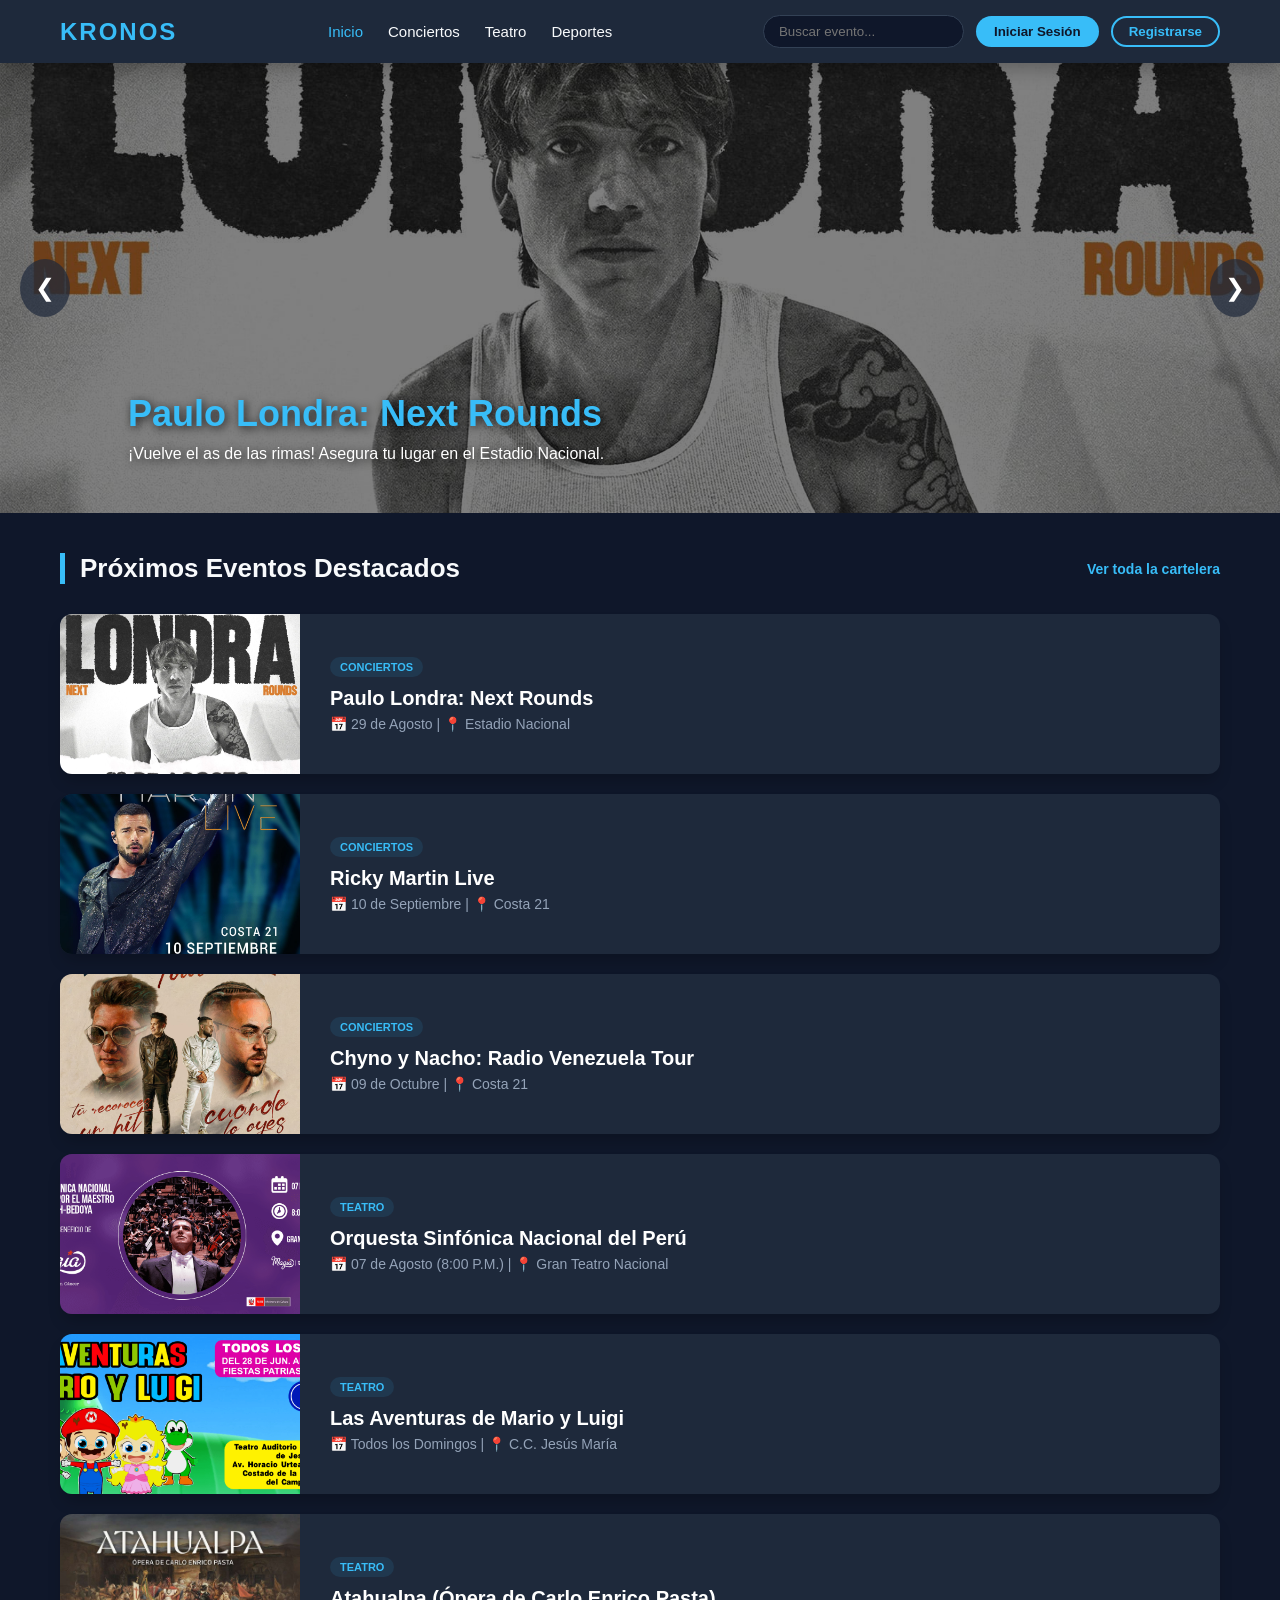
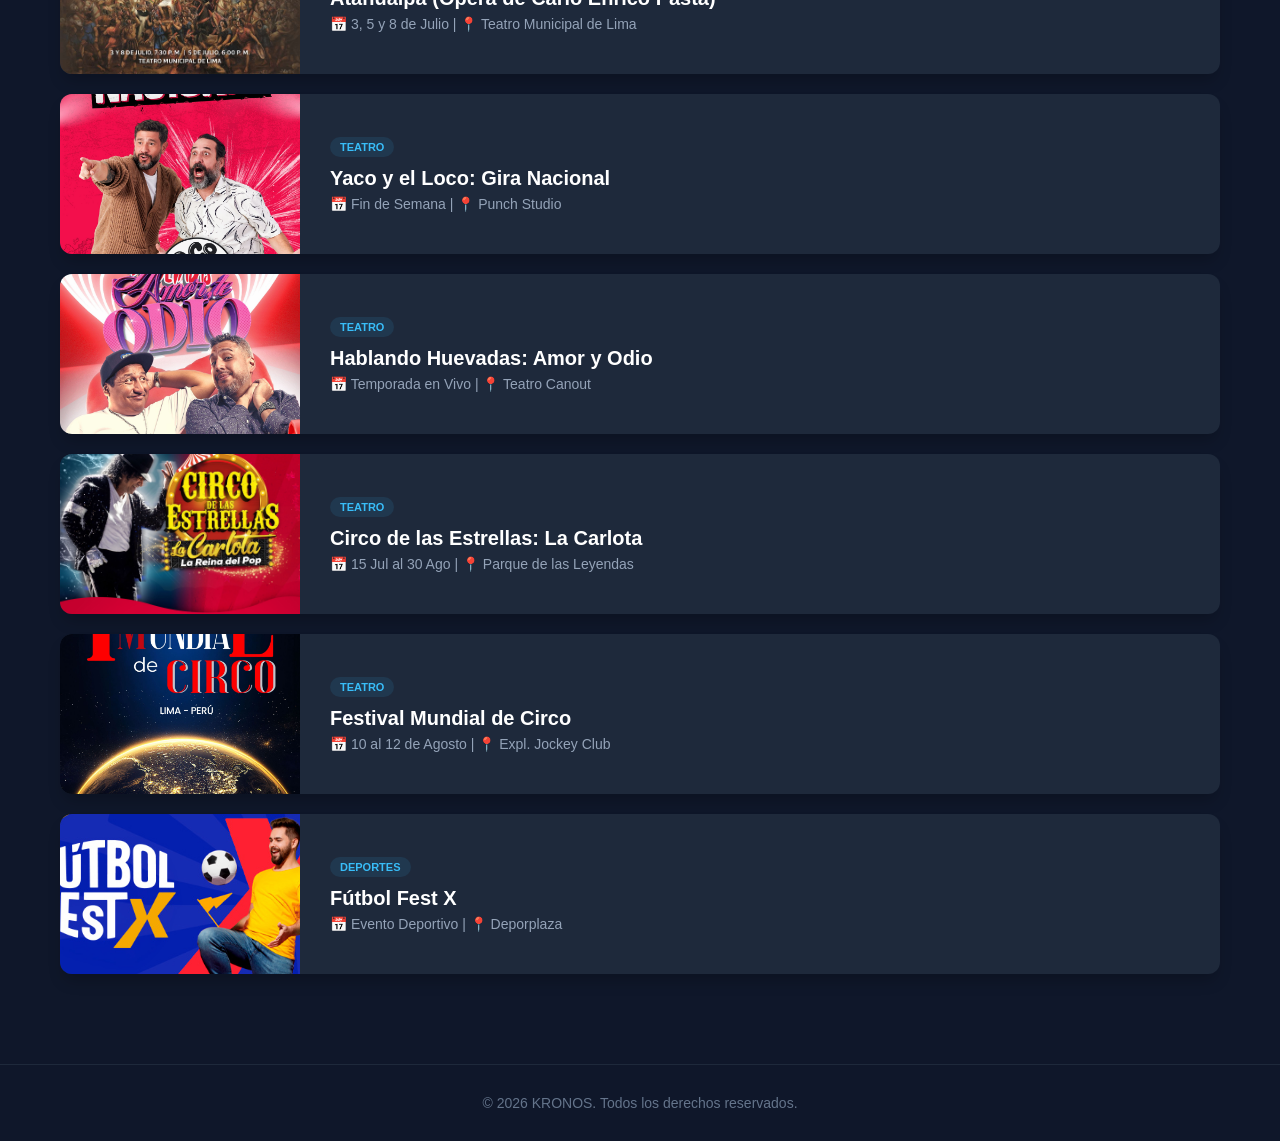
==== index.html @ 0925f399 "cambios" ====
<!DOCTYPE html>
<html lang="es">
<head>
    <meta charset="UTF-8">
    <meta name="viewport" content="width=device-width, initial-scale=1.0">
    <title>KRONOS - Venta de Entradas</title>
    <link rel="stylesheet" href="css/styles.css">
</head>
<body>

    <!-- NAVBAR / BARRA DE NAVEGACIÓN -->
    <header class="navbar">
        <div class="nav-container">
            <a href="#" class="logo">KRONOS</a>
            
            <nav class="nav-menu">
                <a href="#" class="nav-link active">Inicio</a>
                <a href="#" class="nav-link">Conciertos</a>
                <a href="#" class="nav-link">Teatro</a>
                <a href="#" class="nav-link">Deportes</a>
            </nav>

            <!-- Acciones de Usuario con Modales e Info Dinámica -->
            <div class="nav-actions" id="navActions">
                <div class="search-box">
                    <input type="text" placeholder="Buscar evento...">
                </div>
                <button class="btn-login" id="openLoginBtn">Iniciar Sesión</button>
                <button class="btn-register" id="openRegisterBtn">Registrarse</button>
            </div>
        </div>
    </header>

    <!-- CARRUSEL DE IMÁGENES -->
    <section class="carousel-section">
        <div class="carousel-container">
            <div class="carousel-slide active">
                <img src="img/paulo londra.jpg" alt="Banner Destacado 1">
                <div class="carousel-caption">
                    <h2>Paulo Londra: Next Rounds</h2>
                    <p>¡Vuelve el as de las rimas! Asegura tu lugar en el Estadio Nacional.</p>
                </div>
            </div>
            <div class="carousel-slide">
                <img src="img/ricky marti.jpg" alt="Banner Destacado 2">
                <div class="carousel-caption">
                    <h2>Ricky Martin Live</h2>
                    <p>Una noche inolvidable bajo las estrellas en Costa 21.</p>
                </div>
            </div>
            <div class="carousel-slide">
                <img src="img/chino y nacho.jpg" alt="Banner Destacado 3">
                <div class="carousel-caption">
                    <h2>Chyno y Nacho en Lima</h2>
                    <p>El regreso más esperado del pop urbano. ¡Compra ya!</p>
                </div>
            </div>
        </div>
        <button class="carousel-control prev" id="prevBtn">&#10094;</button>
        <button class="carousel-control next" id="nextBtn">&#10095;</button>
    </section>

    <!-- CONTENIDO - RECTANGULARES TIPO TELETICKET -->
    <main class="container">
        <div class="section-header">
            <h2>Próximos Eventos Destacados</h2>
            <a href="#" class="see-all">Ver toda la cartelera</a>
        </div>
        
        <div class="event-grid">
            <!-- Evento 1 -->
            <a href="compra.html" class="event-card" data-category="conciertos">
                <div class="card-img-wrapper">
                    <img src="img/paulo londra.jpg" alt="Paulo Londra">
                </div>
                <div class="card-content">
                    <span class="card-tag">Conciertos</span>
                    <h3>Paulo Londra: Next Rounds</h3>
                    <p class="event-info">📅 29 de Agosto | 📍 Estadio Nacional</p>
                </div>
            </a>

            <!-- Evento 2 -->
            <a href="compra.html" class="event-card" data-category="conciertos">
                <div class="card-img-wrapper">
                    <img src="img/ricky marti.jpg" alt="Ricky Martin">
                </div>
                <div class="card-content">
                    <span class="card-tag">Conciertos</span>
                    <h3>Ricky Martin Live</h3>
                    <p class="event-info">📅 10 de Septiembre | 📍 Costa 21</p>
                </div>
            </a>

            <!-- Evento 3 -->
            <a href="compra.html" class="event-card" data-category="conciertos">
                <div class="card-img-wrapper">
                    <img src="img/chino y nacho.jpg" alt="Chyno y Nacho">
                </div>
                <div class="card-content">
                    <span class="card-tag">Conciertos</span>
                    <h3>Chyno y Nacho: Radio Venezuela Tour</h3>
                    <p class="event-info">📅 09 de Octubre | 📍 Costa 21</p>
                </div>
            </a>

            <!-- Evento 4 -->
            <a href="compra.html" class="event-card" data-category="teatro">
                <div class="card-img-wrapper">
                    <img src="img/orquesta sinfonica.png" alt="Orquesta Sinfónica">
                </div>
                <div class="card-content">
                    <span class="card-tag">Teatro</span>
                    <h3>Orquesta Sinfónica Nacional del Perú</h3>
                    <p class="event-info">📅 07 de Agosto (8:00 P.M.) | 📍 Gran Teatro Nacional</p>
                </div>
            </a>

            <!-- Evento 5 -->
            <a href="compra.html" class="event-card" data-category="teatro">
                <div class="card-img-wrapper">
                    <img src="img/mario.png" alt="Mario y Luigi">
                </div>
                <div class="card-content">
                    <span class="card-tag">Teatro</span>
                    <h3>Las Aventuras de Mario y Luigi</h3>
                    <p class="event-info">📅 Todos los Domingos | 📍 C.C. Jesús María</p>
                </div>
            </a>

            <!-- Evento 6 -->
            <a href="compra.html" class="event-card" data-category="teatro">
                <div class="card-img-wrapper">
                    <img src="img/atagualpha.jpg" alt="Ópera Atahualpa">
                </div>
                <div class="card-content">
                    <span class="card-tag">Teatro</span>
                    <h3>Atahualpa (Ópera de Carlo Enrico Pasta)</h3>
                    <p class="event-info">📅 3, 5 y 8 de Julio | 📍 Teatro Municipal de Lima</p>
                </div>
            </a>

            <!-- Evento 7 -->
            <a href="compra.html" class="event-card" data-category="teatro">
                <div class="card-img-wrapper">
                    <img src="img/yaco loco.jpg" alt="Yaco y el Loco">
                </div>
                <div class="card-content">
                    <span class="card-tag">Teatro</span>
                    <h3>Yaco y el Loco: Gira Nacional</h3>
                    <p class="event-info">📅 Fin de Semana | 📍 Punch Studio</p>
                </div>
            </a>

            <!-- Evento 8 -->
            <a href="compra.html" class="event-card" data-category="teatro">
                <div class="card-img-wrapper">
                    <img src="img/hablando wbds.jpg" alt="Hablando Huevadas">
                </div>
                <div class="card-content">
                    <span class="card-tag">Teatro</span>
                    <h3>Hablando Huevadas: Amor y Odio</h3>
                    <p class="event-info">📅 Temporada en Vivo | 📍 Teatro Canout</p>
                </div>
            </a>

            <!-- Evento 9 -->
            <a href="compra.html" class="event-card" data-category="teatro">
                <div class="card-img-wrapper">
                    <img src="img/circo estrella.jpg" alt="Circo de las Estrellas">
                </div>
                <div class="card-content">
                    <span class="card-tag">Teatro</span>
                    <h3>Circo de las Estrellas: La Carlota</h3>
                    <p class="event-info">📅 15 Jul al 30 Ago | 📍 Parque de las Leyendas</p>
                </div>
            </a>

            <!-- Evento 10 -->
            <a href="compra.html" class="event-card" data-category="teatro">
                <div class="card-img-wrapper">
                    <img src="img/festival mundial  circo.jpg" alt="Festival Mundial">
                </div>
                <div class="card-content">
                    <span class="card-tag">Teatro</span>
                    <h3>Festival Mundial de Circo</h3>
                    <p class="event-info">📅 10 al 12 de Agosto | 📍 Expl. Jockey Club</p>
                </div>
            </a>

            <!-- Evento 11 -->
            <a href="compra.html" class="event-card" data-category="deportes">
                <div class="card-img-wrapper">
                    <img src="img/fubol fest.jpg" alt="Fútbol Fest">
                </div>
                <div class="card-content">
                    <span class="card-tag">Deportes</span>
                    <h3>Fútbol Fest X</h3>
                    <p class="event-info">📅 Evento Deportivo | 📍 Deporplaza</p>
                </div>
            </a>
        </div>
    </main>

    <!-- MODAL 1: INICIAR SESIÓN -->
    <div id="loginModal" class="modal-overlay">
        <div class="modal-box">
            <span class="close-modal" id="closeLogin">&times;</span>
            <h3>Iniciar Sesión</h3>
            <form id="loginForm">
                <div class="form-group">
                    <label>Correo Electrónico</label>
                    <input type="email" id="loginEmail" required placeholder="ejemplo@correo.com">
                </div>
                <div class="form-group">
                    <label>Contraseña</label>
                    <input type="password" id="loginPassword" required placeholder="******">
                </div>
                <button type="submit" class="modal-submit-btn">Ingresar</button>
            </form>
        </div>
    </div>

    <!-- MODAL 2: REGISTRO -->
    <div id="registerModal" class="modal-overlay">
        <div class="modal-box">
            <span class="close-modal" id="closeRegister">&times;</span>
            <h3>Crear Cuenta en KRONOS</h3>
            <form id="registerForm">
                <div class="form-group">
                    <label>Nombre Completo</label>
                    <input type="text" id="regName" required placeholder="Juan Pérez">
                </div>
                <div class="form-group">
                    <label>Correo Electrónico</label>
                    <input type="email" id="regEmail" required placeholder="ejemplo@correo.com">
                </div>
                <div class="form-group">
                    <label>Contraseña</label>
                    <input type="password" id="regPassword" required placeholder="Mínimo 6 caracteres">
                </div>
                <button type="submit" class="modal-submit-btn">Registrarme</button>
            </form>
        </div>
    </div>

    <footer class="main-footer">
        <p>&copy; 2026 KRONOS. Todos los derechos reservados.</p>
    </footer>

    <script src="js/main.js"></script>
</body>
</html>
---- css/styles.css ----
/* ==========================================
   1. ESTILOS GENERALES Y RESET
   ========================================== */
* {
    margin: 0;
    padding: 0;
    box-sizing: border-box;
    font-family: 'Segoe UI', Tahoma, Geneva, Verdana, sans-serif;
}

body {
    background-color: #0f172a; 
    color: #f8fafc;
    overflow-x: hidden;
}

a {
    text-decoration: none;
    color: inherit;
}

.container {
    max-width: 1200px;
    margin: 0 auto;
    padding: 40px 20px;
}

/* ==========================================
   2. BARRA DE NAVEGACIÓN (NAVBAR)
   ========================================== */
.navbar {
    background-color: #1e293b; 
    position: sticky;
    top: 0;
    z-index: 1000;
    box-shadow: 0 4px 20px rgba(0, 0, 0, 0.3);
}

.nav-container {
    max-width: 1200px;
    margin: 0 auto;
    display: flex;
    justify-content: space-between;
    align-items: center;
    padding: 15px 20px;
}

.logo {
    font-size: 24px;
    font-weight: 800;
    color: #38bdf8; 
    letter-spacing: 2px;
}

.nav-menu {
    display: flex;
    gap: 25px;
}

.nav-link {
    font-weight: 500;
    transition: color 0.3s;
    font-size: 15px;
    cursor: pointer;
}

.nav-link:hover, .nav-link.active {
    color: #38bdf8;
}

.nav-actions {
    display: flex;
    align-items: center;
    gap: 12px;
}

.user-greeting {
    font-weight: 600;
    color: #38bdf8;
    font-size: 14px;
}

.search-box input {
    background-color: #0f172a;
    border: 1px solid #334155;
    padding: 8px 15px;
    border-radius: 20px;
    color: #fff;
    outline: none;
    transition: border-color 0.3s;
}

.search-box input:focus {
    border-color: #38bdf8;
}

.btn-login {
    background-color: #38bdf8;
    color: #0f172a;
    border: none;
    padding: 8px 18px;
    border-radius: 20px;
    font-weight: 600;
    cursor: pointer;
    transition: background-color 0.3s, transform 0.2s;
}

.btn-login:hover {
    background-color: #0ea5e9;
    transform: scale(1.03);
}

.btn-register {
    background-color: transparent;
    color: #38bdf8;
    border: 2px solid #38bdf8;
    padding: 6px 16px;
    border-radius: 20px;
    font-weight: 600;
    cursor: pointer;
    transition: background-color 0.3s, color 0.3s, transform 0.2s;
}

.btn-register:hover {
    background-color: #38bdf8;
    color: #0f172a;
    transform: scale(1.03);
}

/* ==========================================
   3. CARRUSEL DE IMÁGENES (BANNER)
   ========================================== */
.carousel-section {
    position: relative;
    width: 100%;
    height: 450px;
    background-color: #000;
    overflow: hidden;
}

.carousel-container {
    width: 100%;
    height: 100%;
    position: relative;
}

.carousel-slide {
    position: absolute;
    top: 0;
    left: 0;
    width: 100%;
    height: 100%;
    opacity: 0;
    transition: opacity 0.8s ease-in-out;
    display: flex;
    justify-content: center;
    align-items: center;
}

.carousel-slide.active {
    opacity: 1;
    position: relative;
}

.carousel-slide img {
    width: 100%;
    height: 100%;
    object-fit: cover;
    object-position: center;
    filter: brightness(0.5);
}

.carousel-caption {
    position: absolute;
    bottom: 50px;
    left: 10%;
    max-width: 600px;
    color: #fff;
    text-shadow: 2px 2px 10px rgba(0,0,0,0.8);
}

.carousel-caption h2 {
    font-size: 36px;
    margin-bottom: 10px;
    color: #38bdf8;
}

.carousel-control {
    position: absolute;
    top: 50%;
    transform: translateY(-50%);
    background-color: rgba(30, 41, 59, 0.7);
    color: white;
    border: none;
    font-size: 24px;
    padding: 15px;
    cursor: pointer;
    border-radius: 50%;
    transition: background-color 0.3s;
    z-index: 10;
}

.carousel-control:hover {
    background-color: #38bdf8;
    color: #0f172a;
}

.carousel-control.prev { left: 20px; }
.carousel-control.next { right: 20px; }

/* ==========================================
   4. CARTELERA DISÉÑO RECTANGULAR (TELETICKET STYLE)
   ========================================== */
.section-header {
    display: flex;
    justify-content: space-between;
    align-items: center;
    margin-bottom: 30px;
    border-left: 5px solid #38bdf8;
    padding-left: 15px;
}

.section-header h2 {
    font-size: 26px;
    font-weight: 700;
}

.see-all {
    color: #38bdf8;
    font-size: 14px;
    font-weight: 600;
}

/* Una sola columna de filas rectangulares */
.event-grid {
    display: grid;
    grid-template-columns: 1fr; 
    gap: 20px;
}

/* Tarjeta en fila horizontal */
.event-card {
    background-color: #1e293b;
    border-radius: 12px;
    overflow: hidden;
    box-shadow: 0 10px 15px -3px rgba(0, 0, 0, 0.2);
    transition: transform 0.3s, box-shadow 0.3s;
    display: flex; /* Alineación horizontal de imagen y textos */
    flex-direction: row; 
    cursor: pointer;
    color: inherit;
    text-decoration: none;
    height: 160px; /* Altura perfecta tipo Teleticket */
}

.event-card:hover {
    transform: scale(1.01);
    box-shadow: 0 10px 20px rgba(56, 189, 248, 0.15);
    background-color: #223147;
}

/* Contenedor cuadrado/rectangular izquierdo de la foto */
.card-img-wrapper {
    width: 240px; /* Ancho fijo para el afiche */
    height: 100%;
    flex-shrink: 0;
    overflow: hidden;
    background-color: #000;
}

.card-img-wrapper img {
    width: 100%;
    height: 100%;
    object-fit: cover;
    transition: transform 0.5s;
}

.card-content {
    padding: 20px 30px;
    display: flex;
    flex-direction: column;
    justify-content: center; /* Centra verticalmente los textos */
    flex-grow: 1;
}

.card-tag {
    background-color: rgba(56, 189, 248, 0.1);
    color: #38bdf8;
    font-size: 11px;
    font-weight: 700;
    text-transform: uppercase;
    padding: 4px 10px;
    border-radius: 20px;
    width: max-content;
    margin-bottom: 10px;
}

.card-content h3 {
    font-size: 20px;
    font-weight: 700;
    margin-bottom: 6px;
    color: #fff;
    transition: color 0.3s;
}

.event-card:hover h3 {
    color: #38bdf8;
}

.event-info {
    font-size: 14px;
    color: #94a3b8;
}

/* Adaptación para pantallas de celulares */
@media (max-width: 650px) {
    .event-card {
        flex-direction: column;
        height: auto;
    }
    .card-img-wrapper {
        width: 100%;
        height: 200px;
    }
}

/* ==========================================
   5. ESTILOS DE LOS MODALES (VENTANAS EMERGENTES)
   ========================================== */
.modal-overlay {
    position: fixed;
    top: 0;
    left: 0;
    width: 100%;
    height: 100%;
    background-color: rgba(15, 23, 42, 0.85); /* Capa oscura translúcida */
    backdrop-filter: blur(5px); /* Efecto difuminado premium */
    display: flex;
    justify-content: center;
    align-items: center;
    z-index: 2000;
    opacity: 0;
    pointer-events: none;
    transition: opacity 0.3s ease;
}

/* Clase para abrir los modales desde JS */
.modal-overlay.show {
    opacity: 1;
    pointer-events: auto;
}

.modal-box {
    background-color: #1e293b;
    padding: 40px;
    border-radius: 16px;
    width: 100%;
    max-width: 400px;
    box-shadow: 0 25px 50px -12px rgba(0, 0, 0, 0.5);
    position: relative;
    border: 1px solid #334155;
    transform: translateY(-20px);
    transition: transform 0.3s ease;
}

.modal-overlay.show .modal-box {
    transform: translateY(0);
}

.close-modal {
    position: absolute;
    top: 20px;
    right: 20px;
    font-size: 28px;
    color: #64748b;
    cursor: pointer;
    transition: color 0.3s;
}

.close-modal:hover {
    color: #38bdf8;
}

.modal-box h3 {
    font-size: 24px;
    margin-bottom: 25px;
    color: #fff;
    font-weight: 700;
}

.form-group {
    margin-bottom: 20px;
    display: flex;
    flex-direction: column;
    gap: 8px;
}

.form-group label {
    font-size: 13px;
    font-weight: 600;
    color: #94a3b8;
}

.form-group input {
    background-color: #0f172a;
    border: 1px solid #334155;
    padding: 12px 15px;
    border-radius: 8px;
    color: #fff;
    outline: none;
    font-size: 14px;
    transition: border-color 0.3s;
}

.form-group input:focus {
    border-color: #38bdf8;
}

.modal-submit-btn {
    background-color: #38bdf8;
    color: #0f172a;
    border: none;
    width: 100%;
    padding: 12px;
    border-radius: 8px;
    font-weight: 700;
    font-size: 15px;
    cursor: pointer;
    margin-top: 10px;
    transition: background-color 0.3s;
}

.modal-submit-btn:hover {
    background-color: #0ea5e9;
}

/* ==========================================
   6. PIE DE PÁGINA (FOOTER)
   ========================================== */
.main-footer {
    background-color: #0f172a;
    border-top: 1px solid #1e293b;
    text-align: center;
    padding: 30px;
    color: #64748b;
    font-size: 14px;
    margin-top: 50px;
}
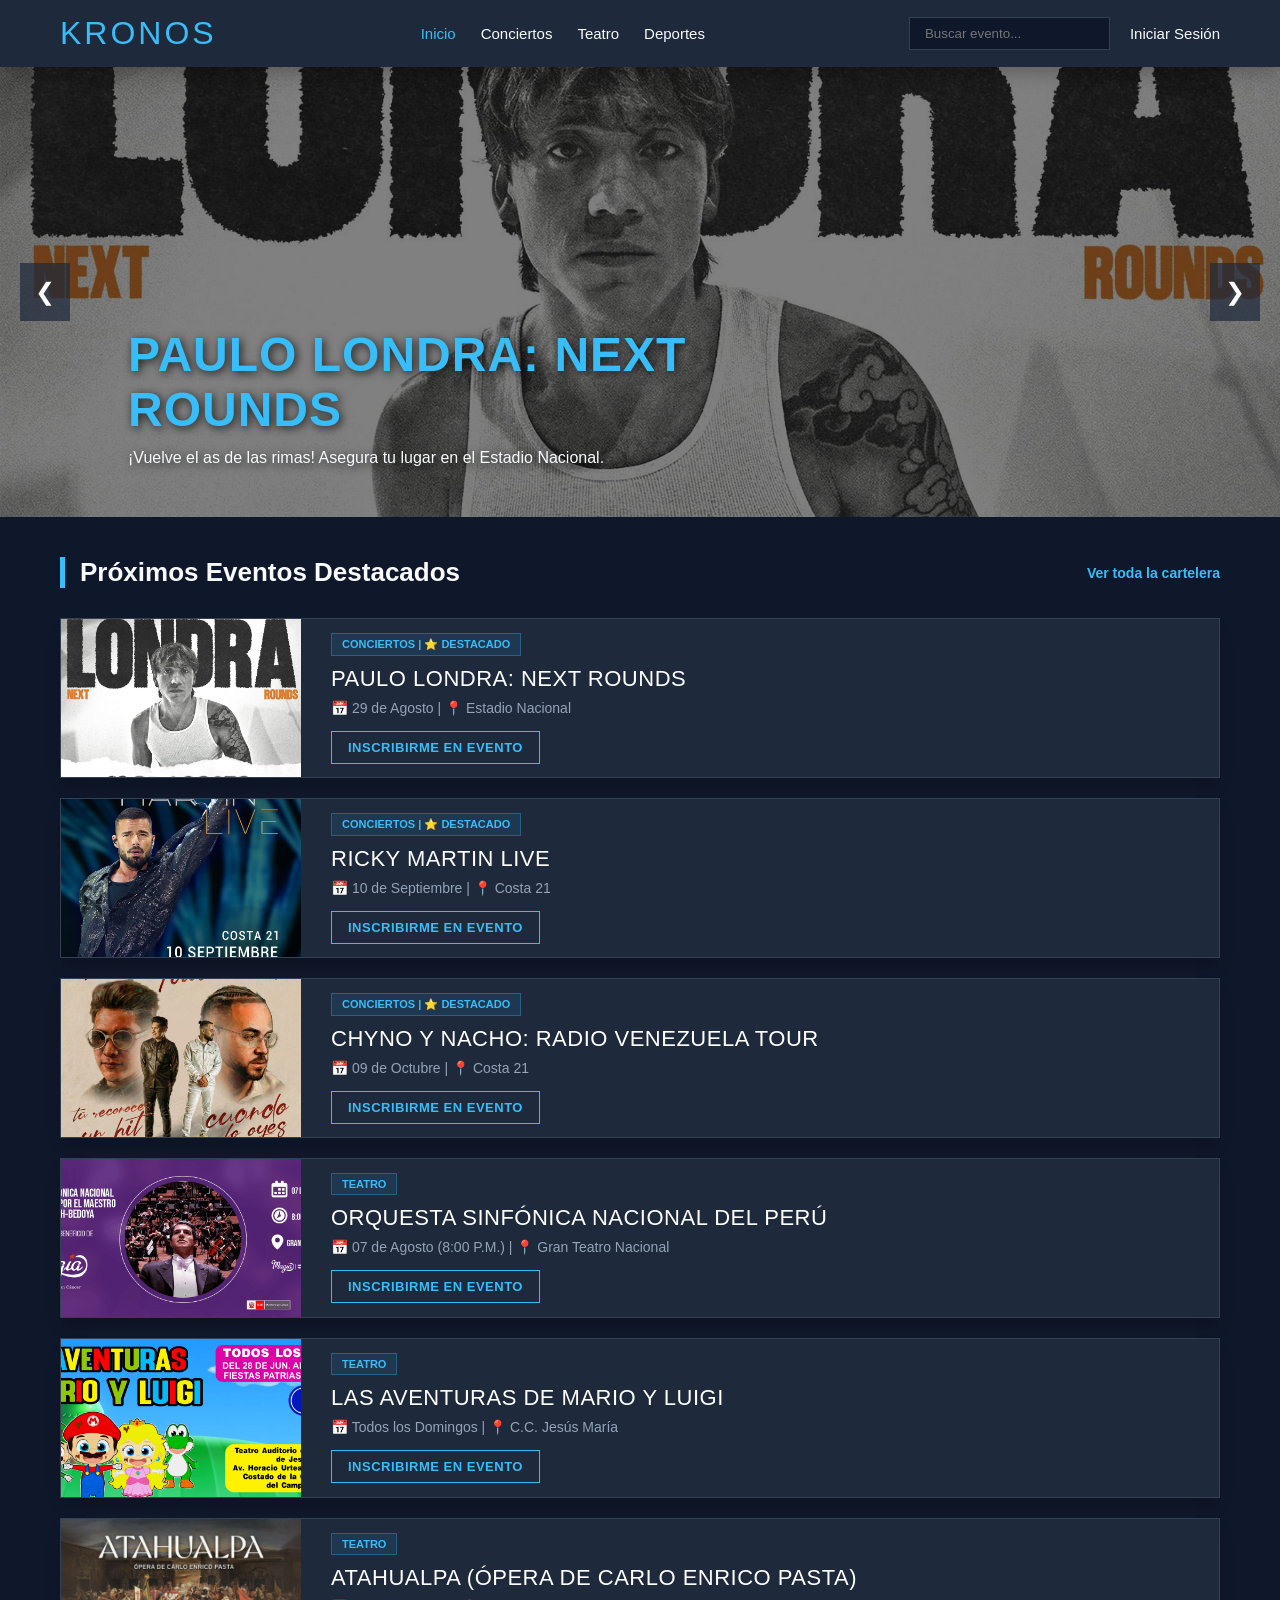
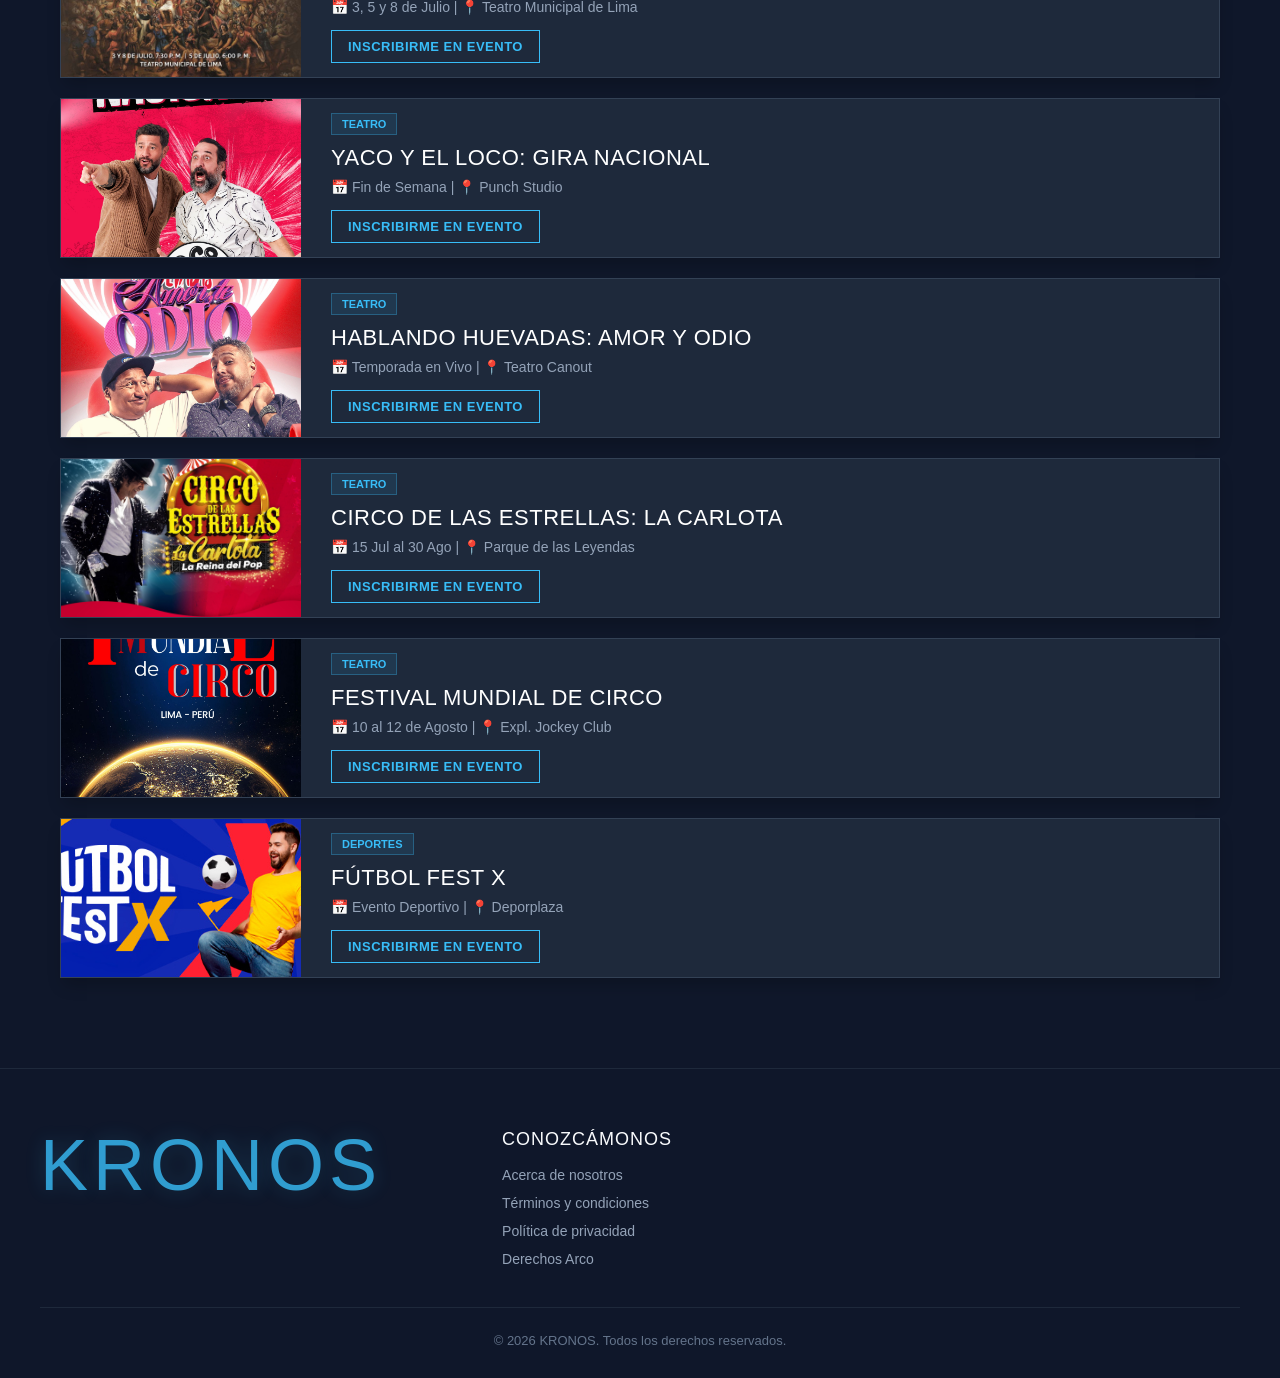
==== commit d5bc446b: "cambios nuevos" ====
--- a/index.html
+++ b/index.html
@@ -20,13 +20,12 @@
                 <a href="#" class="nav-link">Deportes</a>
             </nav>
 
-            <!-- Acciones de Usuario con Modales e Info Dinámica -->
+            <!-- Acciones de Usuario con Enlace de Texto Limpio -->
             <div class="nav-actions" id="navActions">
                 <div class="search-box">
-                    <input type="text" placeholder="Buscar evento...">
+                    <input type="text" id="searchInput" placeholder="Buscar evento...">
                 </div>
-                <button class="btn-login" id="openLoginBtn">Iniciar Sesión</button>
-                <button class="btn-register" id="openRegisterBtn">Registrarse</button>
+                <a href="#" class="nav-link-login" id="openAuthBtn">Iniciar Sesión</a>
             </div>
         </div>
     </header>
@@ -35,21 +34,21 @@
     <section class="carousel-section">
         <div class="carousel-container">
             <div class="carousel-slide active">
-                <img src="img/paulo londra.jpg" alt="Banner Destacado 1">
+                <img src="img/paulo londra.jpg" alt="Paulo Londra: Next Rounds">
                 <div class="carousel-caption">
                     <h2>Paulo Londra: Next Rounds</h2>
                     <p>¡Vuelve el as de las rimas! Asegura tu lugar en el Estadio Nacional.</p>
                 </div>
             </div>
             <div class="carousel-slide">
-                <img src="img/ricky marti.jpg" alt="Banner Destacado 2">
+                <img src="img/ricky marti.jpg" alt="Ricky Martin Live">
                 <div class="carousel-caption">
                     <h2>Ricky Martin Live</h2>
                     <p>Una noche inolvidable bajo las estrellas en Costa 21.</p>
                 </div>
             </div>
             <div class="carousel-slide">
-                <img src="img/chino y nacho.jpg" alt="Banner Destacado 3">
+                <img src="img/chino y nacho.jpg" alt="Chyno y Nacho en Lima">
                 <div class="carousel-caption">
                     <h2>Chyno y Nacho en Lima</h2>
                     <p>El regreso más esperado del pop urbano. ¡Compra ya!</p>
@@ -60,192 +59,93 @@
         <button class="carousel-control next" id="nextBtn">&#10095;</button>
     </section>
 
-    <!-- CONTENIDO - RECTANGULARES TIPO TELETICKET -->
+    <!-- CONTENIDO - RECTANGULARES INTEGRADOS DINÁMICAMENTE -->
     <main class="container">
         <div class="section-header">
             <h2>Próximos Eventos Destacados</h2>
             <a href="#" class="see-all">Ver toda la cartelera</a>
         </div>
         
-        <div class="event-grid">
-            <!-- Evento 1 -->
-            <a href="compra.html" class="event-card" data-category="conciertos">
-                <div class="card-img-wrapper">
-                    <img src="img/paulo londra.jpg" alt="Paulo Londra">
-                </div>
-                <div class="card-content">
-                    <span class="card-tag">Conciertos</span>
-                    <h3>Paulo Londra: Next Rounds</h3>
-                    <p class="event-info">📅 29 de Agosto | 📍 Estadio Nacional</p>
-                </div>
-            </a>
-
-            <!-- Evento 2 -->
-            <a href="compra.html" class="event-card" data-category="conciertos">
-                <div class="card-img-wrapper">
-                    <img src="img/ricky marti.jpg" alt="Ricky Martin">
-                </div>
-                <div class="card-content">
-                    <span class="card-tag">Conciertos</span>
-                    <h3>Ricky Martin Live</h3>
-                    <p class="event-info">📅 10 de Septiembre | 📍 Costa 21</p>
-                </div>
-            </a>
-
-            <!-- Evento 3 -->
-            <a href="compra.html" class="event-card" data-category="conciertos">
-                <div class="card-img-wrapper">
-                    <img src="img/chino y nacho.jpg" alt="Chyno y Nacho">
-                </div>
-                <div class="card-content">
-                    <span class="card-tag">Conciertos</span>
-                    <h3>Chyno y Nacho: Radio Venezuela Tour</h3>
-                    <p class="event-info">📅 09 de Octubre | 📍 Costa 21</p>
-                </div>
-            </a>
-
-            <!-- Evento 4 -->
-            <a href="compra.html" class="event-card" data-category="teatro">
-                <div class="card-img-wrapper">
-                    <img src="img/orquesta sinfonica.png" alt="Orquesta Sinfónica">
-                </div>
-                <div class="card-content">
-                    <span class="card-tag">Teatro</span>
-                    <h3>Orquesta Sinfónica Nacional del Perú</h3>
-                    <p class="event-info">📅 07 de Agosto (8:00 P.M.) | 📍 Gran Teatro Nacional</p>
-                </div>
-            </a>
-
-            <!-- Evento 5 -->
-            <a href="compra.html" class="event-card" data-category="teatro">
-                <div class="card-img-wrapper">
-                    <img src="img/mario.png" alt="Mario y Luigi">
-                </div>
-                <div class="card-content">
-                    <span class="card-tag">Teatro</span>
-                    <h3>Las Aventuras de Mario y Luigi</h3>
-                    <p class="event-info">📅 Todos los Domingos | 📍 C.C. Jesús María</p>
-                </div>
-            </a>
-
-            <!-- Evento 6 -->
-            <a href="compra.html" class="event-card" data-category="teatro">
-                <div class="card-img-wrapper">
-                    <img src="img/atagualpha.jpg" alt="Ópera Atahualpa">
-                </div>
-                <div class="card-content">
-                    <span class="card-tag">Teatro</span>
-                    <h3>Atahualpa (Ópera de Carlo Enrico Pasta)</h3>
-                    <p class="event-info">📅 3, 5 y 8 de Julio | 📍 Teatro Municipal de Lima</p>
-                </div>
-            </a>
-
-            <!-- Evento 7 -->
-            <a href="compra.html" class="event-card" data-category="teatro">
-                <div class="card-img-wrapper">
-                    <img src="img/yaco loco.jpg" alt="Yaco y el Loco">
-                </div>
-                <div class="card-content">
-                    <span class="card-tag">Teatro</span>
-                    <h3>Yaco y el Loco: Gira Nacional</h3>
-                    <p class="event-info">📅 Fin de Semana | 📍 Punch Studio</p>
-                </div>
-            </a>
-
-            <!-- Evento 8 -->
-            <a href="compra.html" class="event-card" data-category="teatro">
-                <div class="card-img-wrapper">
-                    <img src="img/hablando wbds.jpg" alt="Hablando Huevadas">
-                </div>
-                <div class="card-content">
-                    <span class="card-tag">Teatro</span>
-                    <h3>Hablando Huevadas: Amor y Odio</h3>
-                    <p class="event-info">📅 Temporada en Vivo | 📍 Teatro Canout</p>
-                </div>
-            </a>
-
-            <!-- Evento 9 -->
-            <a href="compra.html" class="event-card" data-category="teatro">
-                <div class="card-img-wrapper">
-                    <img src="img/circo estrella.jpg" alt="Circo de las Estrellas">
-                </div>
-                <div class="card-content">
-                    <span class="card-tag">Teatro</span>
-                    <h3>Circo de las Estrellas: La Carlota</h3>
-                    <p class="event-info">📅 15 Jul al 30 Ago | 📍 Parque de las Leyendas</p>
-                </div>
-            </a>
-
-            <!-- Evento 10 -->
-            <a href="compra.html" class="event-card" data-category="teatro">
-                <div class="card-img-wrapper">
-                    <img src="img/festival mundial  circo.jpg" alt="Festival Mundial">
-                </div>
-                <div class="card-content">
-                    <span class="card-tag">Teatro</span>
-                    <h3>Festival Mundial de Circo</h3>
-                    <p class="event-info">📅 10 al 12 de Agosto | 📍 Expl. Jockey Club</p>
-                </div>
-            </a>
-
-            <!-- Evento 11 -->
-            <a href="compra.html" class="event-card" data-category="deportes">
-                <div class="card-img-wrapper">
-                    <img src="img/fubol fest.jpg" alt="Fútbol Fest">
-                </div>
-                <div class="card-content">
-                    <span class="card-tag">Deportes</span>
-                    <h3>Fútbol Fest X</h3>
-                    <p class="event-info">📅 Evento Deportivo | 📍 Deporplaza</p>
-                </div>
-            </a>
+        <!-- Este ID es clave para que JavaScript dibuje la cartelera con POO -->
+        <div class="event-grid" id="eventGrid">
+            <!-- El contenido se genera automáticamente desde el archivo JS -->
         </div>
     </main>
 
-    <!-- MODAL 1: INICIAR SESIÓN -->
-    <div id="loginModal" class="modal-overlay">
+    <!-- UN SOLO MODAL DE AUTENTICACIÓN -->
+    <div id="authModal" class="modal-overlay">
         <div class="modal-box">
-            <span class="close-modal" id="closeLogin">&times;</span>
-            <h3>Iniciar Sesión</h3>
-            <form id="loginForm">
-                <div class="form-group">
-                    <label>Correo Electrónico</label>
-                    <input type="email" id="loginEmail" required placeholder="ejemplo@correo.com">
-                </div>
-                <div class="form-group">
-                    <label>Contraseña</label>
-                    <input type="password" id="loginPassword" required placeholder="******">
-                </div>
-                <button type="submit" class="modal-submit-btn">Ingresar</button>
-            </form>
+            <span class="close-modal" id="closeAuth">&times;</span>
+            
+            <!-- SECCIÓN: INICIAR SESIÓN -->
+            <div id="loginSection">
+                <h3>Iniciar Sesión</h3>
+                <form id="loginForm">
+                    <div class="form-group">
+                        <label>Correo Electrónico</label>
+                        <input type="email" id="loginEmail" required placeholder="ejemplo@correo.com">
+                    </div>
+                    <div class="form-group">
+                        <label>Contraseña</label>
+                        <input type="password" id="loginPassword" required placeholder="******">
+                    </div>
+                    <button type="submit" class="modal-submit-btn">Ingresar</button>
+                </form>
+                <p class="auth-switch">¿Nuevo en KRONOS? <a href="#" id="switchToRegister">Regístrate aquí</a></p>
+            </div>
+
+            <!-- SECCIÓN: REGISTRO -->
+            <div id="registerSection" style="display: none;">
+                <h3>Crear Cuenta en KRONOS</h3>
+                <form id="registerForm">
+                    <div class="form-group">
+                        <label>Nombre Completo</label>
+                        <input type="text" id="regName" required placeholder="Juan Pérez">
+                    </div>
+                    <div class="form-group">
+                        <label>Documento de Identidad (DNI/CE)</label>
+                        <input type="text" id="regDocument" required placeholder="Número de documento" maxlength="12">
+                    </div>
+                    <div class="form-group">
+                        <label>Número de Celular</label>
+                        <input type="tel" id="regPhone" required placeholder="987654321">
+                    </div>
+                    <div class="form-group">
+                        <label>Correo Electrónico</label>
+                        <input type="email" id="regEmail" required placeholder="ejemplo@correo.com">
+                    </div>
+                    <div class="form-group">
+                        <label>Contraseña</label>
+                        <input type="password" id="regPassword" required placeholder="Mínimo 6 caracteres">
+                    </div>
+                    <button type="submit" class="modal-submit-btn">Registrarme</button>
+                </form>
+                <p class="auth-switch">¿Ya tienes cuenta? <a href="#" id="switchToLogin">Inicia sesión aquí</a></p>
+            </div>
         </div>
     </div>
 
-    <!-- MODAL 2: REGISTRO -->
-    <div id="registerModal" class="modal-overlay">
-        <div class="modal-box">
-            <span class="close-modal" id="closeRegister">&times;</span>
-            <h3>Crear Cuenta en KRONOS</h3>
-            <form id="registerForm">
-                <div class="form-group">
-                    <label>Nombre Completo</label>
-                    <input type="text" id="regName" required placeholder="Juan Pérez">
-                </div>
-                <div class="form-group">
-                    <label>Correo Electrónico</label>
-                    <input type="email" id="regEmail" required placeholder="ejemplo@correo.com">
-                </div>
-                <div class="form-group">
-                    <label>Contraseña</label>
-                    <input type="password" id="regPassword" required placeholder="Mínimo 6 caracteres">
-                </div>
-                <button type="submit" class="modal-submit-btn">Registrarme</button>
-            </form>
+    <!-- PIE DE PÁGINA: LOGO + ENLACES MÁS CERCANOS -->
+    <footer class="main-footer">
+        <div class="footer-container">
+            <!-- Bloque Izquierdo: Logo Gigante -->
+            <div class="footer-logo-zone">
+                <span class="footer-big-logo">KRONOS</span>
+            </div>
+            
+            <!-- Bloque Derecho: Enlaces (Alineados a la izquierda y más juntos) -->
+            <div class="footer-links">
+                <span class="footer-title">CONOZCÁMONOS</span>
+                <a href="#" class="footer-link">Acerca de nosotros</a>
+                <a href="#" class="footer-link">Términos y condiciones</a>
+                <a href="#" class="footer-link">Política de privacidad</a>
+                <a href="#" class="footer-link">Derechos Arco</a>
+            </div>
         </div>
-    </div>
-
-    <footer class="main-footer">
-        <p>&copy; 2026 KRONOS. Todos los derechos reservados.</p>
+        
+        <div class="footer-copyright">
+            <p>&copy; 2026 KRONOS. Todos los derechos reservados.</p>
+        </div>
     </footer>
 
     <script src="js/main.js"></script>
--- a/css/styles.css
+++ b/css/styles.css
@@ -1,11 +1,12 @@
 /* ==========================================
-   1. ESTILOS GENERALES Y RESET
+   1. ESTILOS GENERALES Y RESET - ESQUINAS RECTAS
    ========================================== */
 * {
     margin: 0;
     padding: 0;
     box-sizing: border-box;
     font-family: 'Segoe UI', Tahoma, Geneva, Verdana, sans-serif;
+    border-radius: 0 !important; /* Quita absolutamente todo lo redondeado */
 }
 
 body {
@@ -46,10 +47,12 @@
 }
 
 .logo {
-    font-size: 24px;
-    font-weight: 800;
+    font-family: 'Impact', 'Arial Black', sans-serif;
+    font-size: 32px; 
+    font-weight: normal; 
     color: #38bdf8; 
-    letter-spacing: 2px;
+    letter-spacing: 3px;
+    text-transform: uppercase;
 }
 
 .nav-menu {
@@ -71,7 +74,19 @@
 .nav-actions {
     display: flex;
     align-items: center;
-    gap: 12px;
+    gap: 20px;
+}
+
+.nav-link-login {
+    font-weight: 500;
+    font-size: 15px;
+    color: #f8fafc;
+    cursor: pointer;
+    transition: color 0.3s;
+}
+
+.nav-link-login:hover {
+    color: #38bdf8;
 }
 
 .user-greeting {
@@ -84,7 +99,6 @@
     background-color: #0f172a;
     border: 1px solid #334155;
     padding: 8px 15px;
-    border-radius: 20px;
     color: #fff;
     outline: none;
     transition: border-color 0.3s;
@@ -94,28 +108,11 @@
     border-color: #38bdf8;
 }
 
-.btn-login {
-    background-color: #38bdf8;
-    color: #0f172a;
-    border: none;
-    padding: 8px 18px;
-    border-radius: 20px;
-    font-weight: 600;
-    cursor: pointer;
-    transition: background-color 0.3s, transform 0.2s;
-}
-
-.btn-login:hover {
-    background-color: #0ea5e9;
-    transform: scale(1.03);
-}
-
 .btn-register {
     background-color: transparent;
     color: #38bdf8;
     border: 2px solid #38bdf8;
     padding: 6px 16px;
-    border-radius: 20px;
     font-weight: 600;
     cursor: pointer;
     transition: background-color 0.3s, color 0.3s, transform 0.2s;
@@ -180,9 +177,17 @@
 }
 
 .carousel-caption h2 {
-    font-size: 36px;
-    margin-bottom: 10px;
-    color: #38bdf8;
+    font-family: 'Impact', 'Arial Black', sans-serif;
+    font-size: 48px; 
+    letter-spacing: 1px;
+    margin-bottom: 12px;
+    color: #38bdf8;
+    text-transform: uppercase;
+}
+
+.carousel-caption p {
+    font-size: 16px;
+    color: #f8fafc;
 }
 
 .carousel-control {
@@ -195,7 +200,6 @@
     font-size: 24px;
     padding: 15px;
     cursor: pointer;
-    border-radius: 50%;
     transition: background-color 0.3s;
     z-index: 10;
 }
@@ -209,7 +213,7 @@
 .carousel-control.next { right: 20px; }
 
 /* ==========================================
-   4. CARTELERA DISÉÑO RECTANGULAR (TELETICKET STYLE)
+   4. CARTELERA DISEÑO RECTANGULAR NETO
    ========================================== */
 .section-header {
     display: flex;
@@ -231,37 +235,35 @@
     font-weight: 600;
 }
 
-/* Una sola columna de filas rectangulares */
 .event-grid {
     display: grid;
     grid-template-columns: 1fr; 
     gap: 20px;
 }
 
-/* Tarjeta en fila horizontal */
 .event-card {
     background-color: #1e293b;
-    border-radius: 12px;
     overflow: hidden;
     box-shadow: 0 10px 15px -3px rgba(0, 0, 0, 0.2);
     transition: transform 0.3s, box-shadow 0.3s;
-    display: flex; /* Alineación horizontal de imagen y textos */
+    display: flex; 
     flex-direction: row; 
     cursor: pointer;
     color: inherit;
     text-decoration: none;
-    height: 160px; /* Altura perfecta tipo Teleticket */
+    height: 160px; 
+    border: 1px solid #334155;
 }
 
 .event-card:hover {
     transform: scale(1.01);
-    box-shadow: 0 10px 20px rgba(56, 189, 248, 0.15);
+    box-shadow: 0 0 15px rgba(56, 189, 248, 0.3);
     background-color: #223147;
-}
-
-/* Contenedor cuadrado/rectangular izquierdo de la foto */
+    border-color: #38bdf8;
+}
+
 .card-img-wrapper {
-    width: 240px; /* Ancho fijo para el afiche */
+    width: 240px; 
     height: 100%;
     flex-shrink: 0;
     overflow: hidden;
@@ -279,7 +281,7 @@
     padding: 20px 30px;
     display: flex;
     flex-direction: column;
-    justify-content: center; /* Centra verticalmente los textos */
+    justify-content: center; 
     flex-grow: 1;
 }
 
@@ -290,16 +292,19 @@
     font-weight: 700;
     text-transform: uppercase;
     padding: 4px 10px;
-    border-radius: 20px;
     width: max-content;
     margin-bottom: 10px;
+    border: 1px solid rgba(56, 189, 248, 0.3);
 }
 
 .card-content h3 {
-    font-size: 20px;
-    font-weight: 700;
-    margin-bottom: 6px;
+    font-family: 'Impact', 'Arial Black', sans-serif;
+    font-size: 22px; 
+    font-weight: normal; 
+    letter-spacing: 0.5px;
+    margin-bottom: 8px;
     color: #fff;
+    text-transform: uppercase; 
     transition: color 0.3s;
 }
 
@@ -312,7 +317,6 @@
     color: #94a3b8;
 }
 
-/* Adaptación para pantallas de celulares */
 @media (max-width: 650px) {
     .event-card {
         flex-direction: column;
@@ -325,7 +329,7 @@
 }
 
 /* ==========================================
-   5. ESTILOS DE LOS MODALES (VENTANAS EMERGENTES)
+   5. ESTILOS DE LOS MODALES
    ========================================== */
 .modal-overlay {
     position: fixed;
@@ -333,8 +337,8 @@
     left: 0;
     width: 100%;
     height: 100%;
-    background-color: rgba(15, 23, 42, 0.85); /* Capa oscura translúcida */
-    backdrop-filter: blur(5px); /* Efecto difuminado premium */
+    background-color: rgba(15, 23, 42, 0.85); 
+    backdrop-filter: blur(5px); 
     display: flex;
     justify-content: center;
     align-items: center;
@@ -344,7 +348,6 @@
     transition: opacity 0.3s ease;
 }
 
-/* Clase para abrir los modales desde JS */
 .modal-overlay.show {
     opacity: 1;
     pointer-events: auto;
@@ -353,14 +356,15 @@
 .modal-box {
     background-color: #1e293b;
     padding: 40px;
-    border-radius: 16px;
-    width: 100%;
-    max-width: 400px;
+    width: 100%;
+    max-width: 420px; 
     box-shadow: 0 25px 50px -12px rgba(0, 0, 0, 0.5);
     position: relative;
     border: 1px solid #334155;
     transform: translateY(-20px);
     transition: transform 0.3s ease;
+    max-height: 90vh; 
+    overflow-y: auto;
 }
 
 .modal-overlay.show .modal-box {
@@ -382,17 +386,19 @@
 }
 
 .modal-box h3 {
-    font-size: 24px;
+    font-family: 'Segoe UI', system-ui, -apple-system, sans-serif;
+    font-size: 26px;
     margin-bottom: 25px;
     color: #fff;
-    font-weight: 700;
+    font-weight: 800; 
+    letter-spacing: -0.5px;
 }
 
 .form-group {
-    margin-bottom: 20px;
+    margin-bottom: 16px;
     display: flex;
     flex-direction: column;
-    gap: 8px;
+    gap: 6px;
 }
 
 .form-group label {
@@ -404,8 +410,7 @@
 .form-group input {
     background-color: #0f172a;
     border: 1px solid #334155;
-    padding: 12px 15px;
-    border-radius: 8px;
+    padding: 10px 14px;
     color: #fff;
     outline: none;
     font-size: 14px;
@@ -422,7 +427,6 @@
     border: none;
     width: 100%;
     padding: 12px;
-    border-radius: 8px;
     font-weight: 700;
     font-size: 15px;
     cursor: pointer;
@@ -434,15 +438,143 @@
     background-color: #0ea5e9;
 }
 
-/* ==========================================
-   6. PIE DE PÁGINA (FOOTER)
+.auth-switch {
+    text-align: center;
+    margin-top: 20px;
+    font-size: 14px;
+    color: #94a3b8;
+}
+
+.auth-switch a {
+    color: #38bdf8;
+    font-weight: 600;
+    transition: color 0.3s;
+}
+
+.auth-switch a:hover {
+    color: #0ea5e9;
+    text-decoration: underline;
+}
+
+/* ==========================================
+   6. PIE DE PÁGINA (FOOTER) - CON LOGO Y ENLACES AGRUPADOS
    ========================================== */
 .main-footer {
     background-color: #0f172a;
     border-top: 1px solid #1e293b;
+    padding: 60px 20px 30px 20px;
+    margin-top: 50px;
+}
+
+.footer-container {
+    max-width: 1200px;
+    margin: 0 auto;
+    display: flex;
+    flex-direction: row; 
+    justify-content: flex-start; /* Todo alineado a la izquierda */
+    align-items: flex-start; /* Alineado arriba */
+    gap: 120px; /* Separación fija y moderada entre logo y menú */
+}
+
+/* ZONA DEL LOGO EN GRANDE */
+.footer-logo-zone {
+    flex-shrink: 0;
+}
+
+.footer-big-logo {
+    font-family: 'Impact', 'Arial Black', sans-serif;
+    font-size: 72px; 
+    color: rgba(56, 189, 248, 0.8); 
+    letter-spacing: 5px;
+    line-height: 1;
+    text-shadow: 0 0 20px rgba(56, 189, 248, 0.2); 
+    user-select: none;
+}
+
+/* MENÚ CORPORATIVO */
+.footer-links {
+    display: flex;
+    flex-direction: column;
+    gap: 12px;
+    text-align: left; /* Ahora los textos miran a la izquierda */
+}
+
+.footer-title {
+    font-family: 'Impact', 'Arial Black', sans-serif;
+    color: #f8fafc; 
+    font-size: 18px;
+    letter-spacing: 1px;
+    margin-bottom: 5px;
+    text-transform: uppercase;
+}
+
+.footer-link {
+    color: #94a3b8;
+    font-size: 14px;
+    transition: color 0.3s;
+}
+
+.footer-link:hover {
+    color: #38bdf8;
+}
+
+/* SECCIÓN COPYRIGHT COMPARTIDA ABAJO */
+.footer-copyright {
+    max-width: 1200px;
+    margin: 40px auto 0 auto;
+    color: #64748b;
+    font-size: 13px;
+    border-top: 1px solid #1e293b;
     text-align: center;
-    padding: 30px;
-    color: #64748b;
-    font-size: 14px;
-    margin-top: 50px;
+    padding-top: 25px;
+    width: 100%;
+}
+
+/* Responsive para pantallas chicas (Celulares) */
+@media (max-width: 768px) {
+    .footer-container {
+        flex-direction: column;
+        align-items: center;
+        text-align: center;
+        gap: 30px;
+    }
+    .footer-logo-zone, .footer-links {
+        text-align: center;
+    }
+    .footer-big-logo {
+        font-size: 56px;
+    }
+}
+/* ==========================================
+   7. AJUSTES PARA LOS BOTONES DE INSCRIPCIÓN DINÁMICOS
+   ========================================== */
+.btn-inscripcion {
+    margin-top: 15px;
+    padding: 8px 16px;
+    background-color: transparent;
+    color: #38bdf8;
+    border: 1px solid #38bdf8;
+    font-weight: 600;
+    font-size: 13px;
+    cursor: pointer;
+    align-self: flex-start;
+    transition: background-color 0.3s, color 0.3s;
+    text-transform: uppercase;
+    letter-spacing: 0.5px;
+}
+
+.btn-inscripcion:hover {
+    background-color: #38bdf8;
+    color: #0f172a;
+}
+
+/* Estado cuando el usuario ya se inscribió */
+.btn-inscripcion.cancelar {
+    color: #ef4444; /* Rojo neto para alertas/cancelación */
+    border-color: #ef4444;
+}
+
+.btn-inscripcion.cancelar:hover {
+    background-color: #ef4444;
+    color: #f8fafc;
 }
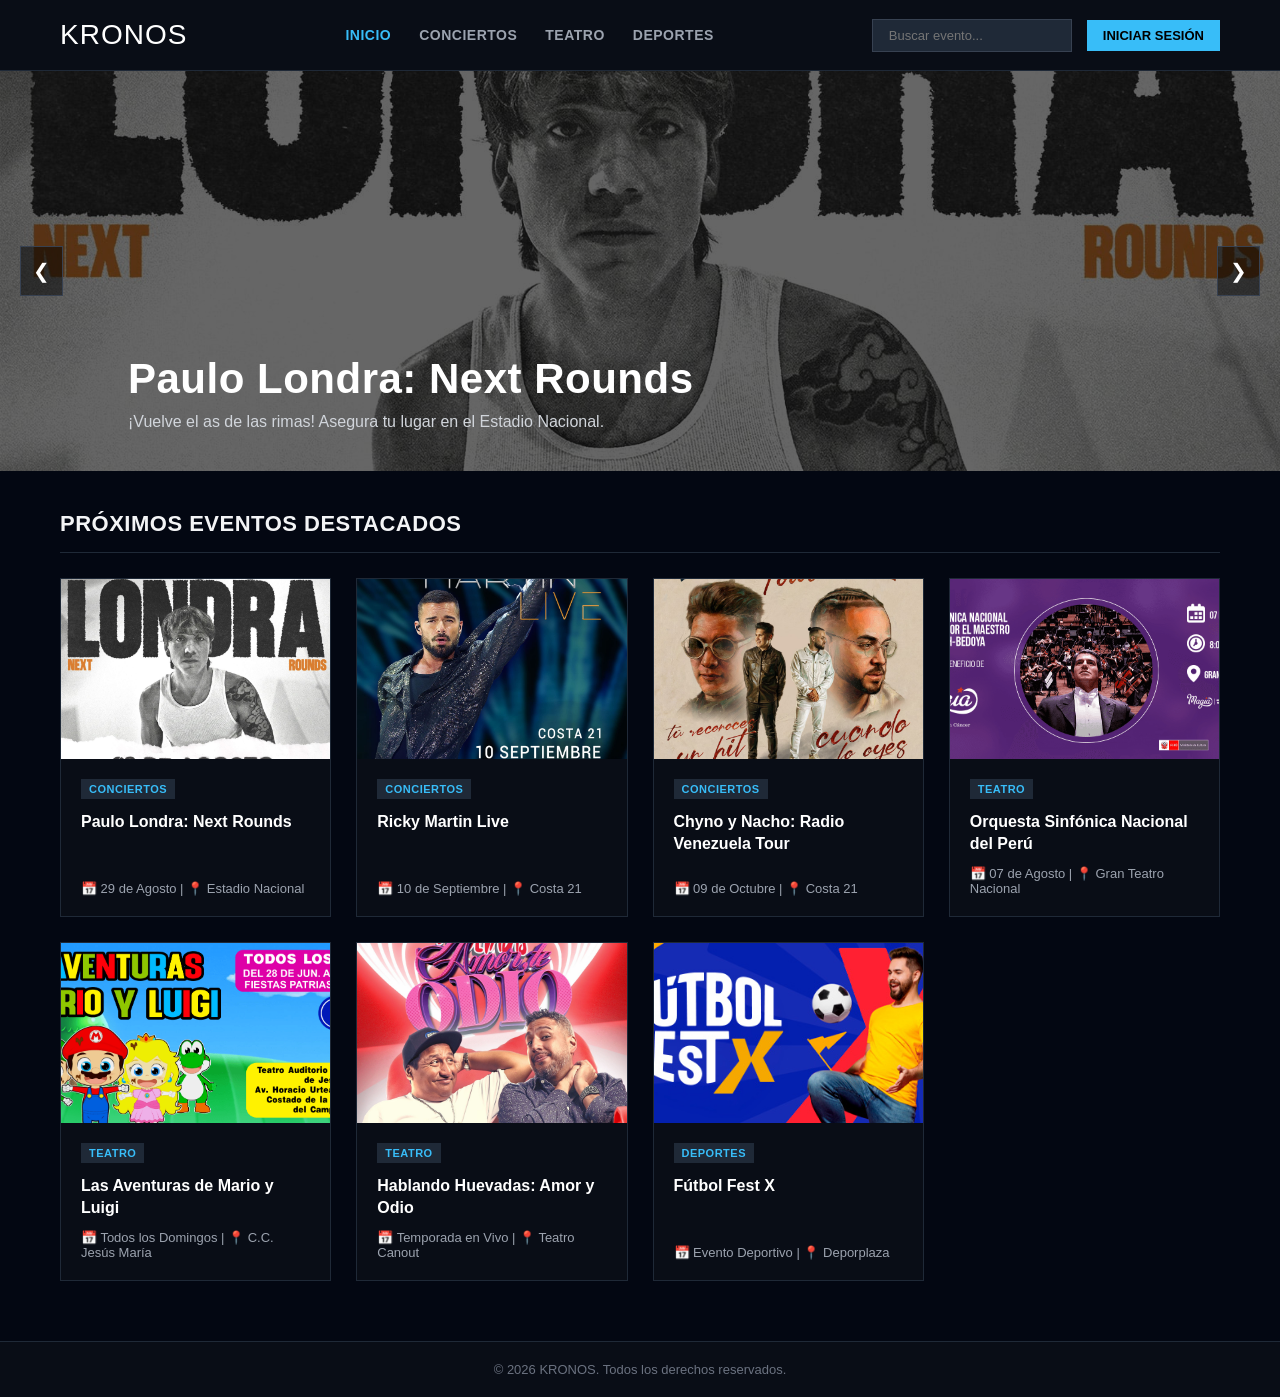
==== commit 9543a033: "cambios" ====
--- a/index.html
+++ b/index.html
@@ -3,25 +3,20 @@
 <head>
     <meta charset="UTF-8">
     <meta name="viewport" content="width=device-width, initial-scale=1.0">
-    <title>KRONOS - Venta de Entradas</title>
+    <title>KRONOS - Tu Ticket de Entrada</title>
     <link rel="stylesheet" href="css/styles.css">
 </head>
 <body>
-
-    <!-- NAVBAR / BARRA DE NAVEGACIÓN -->
     <header class="navbar">
         <div class="nav-container">
-            <a href="#" class="logo">KRONOS</a>
-            
+            <a href="index.html" class="logo" id="navLogo">KRONOS</a>
             <nav class="nav-menu">
-                <a href="#" class="nav-link active">Inicio</a>
-                <a href="#" class="nav-link">Conciertos</a>
-                <a href="#" class="nav-link">Teatro</a>
-                <a href="#" class="nav-link">Deportes</a>
+                <a href="#" class="nav-link active" data-categoria="todos">Inicio</a>
+                <a href="#" class="nav-link" data-categoria="conciertos">Conciertos</a>
+                <a href="#" class="nav-link" data-categoria="teatro">Teatro</a>
+                <a href="#" class="nav-link" data-categoria="deportes">Deportes</a>
             </nav>
-
-            <!-- Acciones de Usuario con Enlace de Texto Limpio -->
-            <div class="nav-actions" id="navActions">
+            <div class="nav-actions">
                 <div class="search-box">
                     <input type="text" id="searchInput" placeholder="Buscar evento...">
                 </div>
@@ -29,125 +24,84 @@
             </div>
         </div>
     </header>
-
-    <!-- CARRUSEL DE IMÁGENES -->
-    <section class="carousel-section">
+    <section class="carousel-section" id="mainCarousel">
         <div class="carousel-container">
             <div class="carousel-slide active">
-                <img src="img/paulo londra.jpg" alt="Paulo Londra: Next Rounds">
+                <img src="img/paulo londra.jpg" alt="Paulo Londra">
                 <div class="carousel-caption">
                     <h2>Paulo Londra: Next Rounds</h2>
                     <p>¡Vuelve el as de las rimas! Asegura tu lugar en el Estadio Nacional.</p>
                 </div>
             </div>
             <div class="carousel-slide">
-                <img src="img/ricky marti.jpg" alt="Ricky Martin Live">
+                <img src="img/ricky marti.jpg" alt="Ricky Martin">
                 <div class="carousel-caption">
                     <h2>Ricky Martin Live</h2>
                     <p>Una noche inolvidable bajo las estrellas en Costa 21.</p>
-                </div>
-            </div>
-            <div class="carousel-slide">
-                <img src="img/chino y nacho.jpg" alt="Chyno y Nacho en Lima">
-                <div class="carousel-caption">
-                    <h2>Chyno y Nacho en Lima</h2>
-                    <p>El regreso más esperado del pop urbano. ¡Compra ya!</p>
                 </div>
             </div>
         </div>
         <button class="carousel-control prev" id="prevBtn">&#10094;</button>
         <button class="carousel-control next" id="nextBtn">&#10095;</button>
     </section>
-
-    <!-- CONTENIDO - RECTANGULARES INTEGRADOS DINÁMICAMENTE -->
     <main class="container">
         <div class="section-header">
-            <h2>Próximos Eventos Destacados</h2>
-            <a href="#" class="see-all">Ver toda la cartelera</a>
+            <h2 id="sectionTitle">Próximos Eventos Destacados</h2>
         </div>
-        
-        <!-- Este ID es clave para que JavaScript dibuje la cartelera con POO -->
-        <div class="event-grid" id="eventGrid">
-            <!-- El contenido se genera automáticamente desde el archivo JS -->
-        </div>
+        <div class="event-grid" id="eventGrid"></div>
     </main>
-
-    <!-- UN SOLO MODAL DE AUTENTICACIÓN -->
     <div id="authModal" class="modal-overlay">
         <div class="modal-box">
             <span class="close-modal" id="closeAuth">&times;</span>
-            
-            <!-- SECCIÓN: INICIAR SESIÓN -->
-            <div id="loginSection">
-                <h3>Iniciar Sesión</h3>
-                <form id="loginForm">
+            <h3 id="modalTitle">Iniciar Sesión</h3>
+            <form id="loginForm">
+                <div id="registroCampos" style="display: none; margin-bottom: 18px;">
                     <div class="form-group">
-                        <label>Correo Electrónico</label>
-                        <input type="email" id="loginEmail" required placeholder="ejemplo@correo.com">
+                        <label>Nombres y Apellidos</label>
+                        <input type="text" id="regNombre" placeholder="Juan Pérez Mendoza">
                     </div>
-                    <div class="form-group">
-                        <label>Contraseña</label>
-                        <input type="password" id="loginPassword" required placeholder="******">
-                    </div>
-                    <button type="submit" class="modal-submit-btn">Ingresar</button>
-                </form>
-                <p class="auth-switch">¿Nuevo en KRONOS? <a href="#" id="switchToRegister">Regístrate aquí</a></p>
-            </div>
-
-            <!-- SECCIÓN: REGISTRO -->
-            <div id="registerSection" style="display: none;">
-                <h3>Crear Cuenta en KRONOS</h3>
-                <form id="registerForm">
-                    <div class="form-group">
-                        <label>Nombre Completo</label>
-                        <input type="text" id="regName" required placeholder="Juan Pérez">
-                    </div>
-                    <div class="form-group">
-                        <label>Documento de Identidad (DNI/CE)</label>
-                        <input type="text" id="regDocument" required placeholder="Número de documento" maxlength="12">
+                    <div style="display: flex; gap: 10px; margin-bottom: 18px;">
+                        <div style="flex: 1;">
+                            <label style="display: block; font-size: 12px; color: #9ca3af; margin-bottom: 6px; text-transform: uppercase;">Tipo</label>
+                            <select id="regTipoDoc" style="width: 100%; background-color: #1f2937; border: 1px solid #374151; color: #fff; padding: 10px; font-size: 14px; height: 38px;">
+                                <option value="DNI">DNI</option>
+                                <option value="CE">C.E.</option>
+                            </select>
+                        </div>
+                        <div style="flex: 2; margin-bottom: 0;" class="form-group">
+                            <label>N° Documento</label>
+                            <input type="text" id="regDoc" placeholder="71234567" maxlength="12">
+                        </div>
                     </div>
                     <div class="form-group">
                         <label>Número de Celular</label>
-                        <input type="tel" id="regPhone" required placeholder="987654321">
+                        <input type="tel" id="regCelular" placeholder="987654321" maxlength="9">
                     </div>
                     <div class="form-group">
-                        <label>Correo Electrónico</label>
-                        <input type="email" id="regEmail" required placeholder="ejemplo@correo.com">
+                        <label>Fecha de Nacimiento</label>
+                        <input type="date" id="regFechaNac" style="width: 100%; background-color: #1f2937; border: 1px solid #374151; color: #fff; padding: 10px; font-size: 14px;">
                     </div>
-                    <div class="form-group">
-                        <label>Contraseña</label>
-                        <input type="password" id="regPassword" required placeholder="Mínimo 6 caracteres">
-                    </div>
-                    <button type="submit" class="modal-submit-btn">Registrarme</button>
-                </form>
-                <p class="auth-switch">¿Ya tienes cuenta? <a href="#" id="switchToLogin">Inicia sesión aquí</a></p>
-            </div>
+                </div>
+                <div class="form-group">
+                    <label id="labelEmail">Correo Electrónico</label>
+                    <input type="email" id="loginEmail" placeholder="ejemplo@correo.com" required>
+                </div>
+                <div class="form-group">
+                    <label id="labelPassword">Contraseña</label>
+                    <input type="password" id="loginPassword" placeholder="••••••••" required>
+                </div>
+                <button type="submit" class="modal-submit-btn" id="modalSubmitBtn">Ingresar</button>
+                <p class="modal-switch-text" id="switchBox">
+                    ¿No tienes una cuenta? <a href="#" id="goToRegister">Regístrate aquí</a>
+                </p>
+            </form>
         </div>
     </div>
-
-    <!-- PIE DE PÁGINA: LOGO + ENLACES MÁS CERCANOS -->
     <footer class="main-footer">
-        <div class="footer-container">
-            <!-- Bloque Izquierdo: Logo Gigante -->
-            <div class="footer-logo-zone">
-                <span class="footer-big-logo">KRONOS</span>
-            </div>
-            
-            <!-- Bloque Derecho: Enlaces (Alineados a la izquierda y más juntos) -->
-            <div class="footer-links">
-                <span class="footer-title">CONOZCÁMONOS</span>
-                <a href="#" class="footer-link">Acerca de nosotros</a>
-                <a href="#" class="footer-link">Términos y condiciones</a>
-                <a href="#" class="footer-link">Política de privacidad</a>
-                <a href="#" class="footer-link">Derechos Arco</a>
-            </div>
-        </div>
-        
         <div class="footer-copyright">
             <p>&copy; 2026 KRONOS. Todos los derechos reservados.</p>
         </div>
     </footer>
-
     <script src="js/main.js"></script>
 </body>
 </html>
--- a/css/styles.css
+++ b/css/styles.css
@@ -1,18 +1,23 @@
-/* ==========================================
-   1. ESTILOS GENERALES Y RESET - ESQUINAS RECTAS
-   ========================================== */
 * {
     margin: 0;
     padding: 0;
     box-sizing: border-box;
-    font-family: 'Segoe UI', Tahoma, Geneva, Verdana, sans-serif;
-    border-radius: 0 !important; /* Quita absolutamente todo lo redondeado */
+    font-family: -apple-system, BlinkMacSystemFont, "Segoe UI", Roboto, Arial, sans-serif;
 }
 
 body {
-    background-color: #0f172a; 
-    color: #f8fafc;
-    overflow-x: hidden;
+    background-color: #030712;
+    color: #f3f4f6;
+    min-height: 100vh;
+    display: flex;
+    flex-direction: column;
+}
+
+.container {
+    width: 100%;
+    max-width: 1200px;
+    margin: 0 auto;
+    padding: 0 20px;
 }
 
 a {
@@ -20,51 +25,44 @@
     color: inherit;
 }
 
-.container {
-    max-width: 1200px;
-    margin: 0 auto;
-    padding: 40px 20px;
-}
-
-/* ==========================================
-   2. BARRA DE NAVEGACIÓN (NAVBAR)
-   ========================================== */
 .navbar {
-    background-color: #1e293b; 
+    background-color: #090d16;
+    border-bottom: 1px solid #1f2937;
     position: sticky;
     top: 0;
-    z-index: 1000;
-    box-shadow: 0 4px 20px rgba(0, 0, 0, 0.3);
+    z-index: 100;
 }
 
 .nav-container {
     max-width: 1200px;
     margin: 0 auto;
-    display: flex;
+    padding: 0 20px;
+    height: 70px;
+    display: flex;
+    align-items: center;
     justify-content: space-between;
-    align-items: center;
-    padding: 15px 20px;
 }
 
 .logo {
-    font-family: 'Impact', 'Arial Black', sans-serif;
-    font-size: 32px; 
-    font-weight: normal; 
-    color: #38bdf8; 
-    letter-spacing: 3px;
-    text-transform: uppercase;
+    font-family: 'Impact', sans-serif;
+    font-size: 28px;
+    color: #fff;
+    letter-spacing: 1px;
 }
 
 .nav-menu {
     display: flex;
-    gap: 25px;
+    gap: 20px;
 }
 
 .nav-link {
-    font-weight: 500;
-    transition: color 0.3s;
-    font-size: 15px;
-    cursor: pointer;
+    color: #9ca3af;
+    font-size: 14px;
+    text-transform: uppercase;
+    font-weight: 600;
+    letter-spacing: 0.5px;
+    padding: 8px 4px;
+    transition: color 0.2s ease;
 }
 
 .nav-link:hover, .nav-link.active {
@@ -74,71 +72,53 @@
 .nav-actions {
     display: flex;
     align-items: center;
-    gap: 20px;
+    gap: 15px;
+}
+
+.search-box input {
+    background-color: #1f2937;
+    border: 1px solid #374151;
+    color: #fff;
+    padding: 8px 16px;
+    font-size: 13px;
+    width: 200px;
+    transition: all 0.2s ease;
+}
+
+.search-box input:focus {
+    outline: none;
+    border-color: #38bdf8;
+    width: 240px;
 }
 
 .nav-link-login {
-    font-weight: 500;
-    font-size: 15px;
-    color: #f8fafc;
+    background-color: #38bdf8;
+    color: #000;
+    padding: 8px 16px;
+    font-size: 13px;
+    font-weight: bold;
+    text-transform: uppercase;
     cursor: pointer;
-    transition: color 0.3s;
+    border: none;
+    transition: background 0.2s ease;
 }
 
 .nav-link-login:hover {
-    color: #38bdf8;
-}
-
-.user-greeting {
-    font-weight: 600;
-    color: #38bdf8;
-    font-size: 14px;
-}
-
-.search-box input {
-    background-color: #0f172a;
-    border: 1px solid #334155;
-    padding: 8px 15px;
-    color: #fff;
-    outline: none;
-    transition: border-color 0.3s;
-}
-
-.search-box input:focus {
-    border-color: #38bdf8;
-}
-
-.btn-register {
-    background-color: transparent;
-    color: #38bdf8;
-    border: 2px solid #38bdf8;
-    padding: 6px 16px;
-    font-weight: 600;
-    cursor: pointer;
-    transition: background-color 0.3s, color 0.3s, transform 0.2s;
-}
-
-.btn-register:hover {
-    background-color: #38bdf8;
-    color: #0f172a;
-    transform: scale(1.03);
-}
-
-/* ==========================================
-   3. CARRUSEL DE IMÁGENES (BANNER)
-   ========================================== */
+    background-color: #0ea5e9;
+}
+
 .carousel-section {
     position: relative;
     width: 100%;
-    height: 450px;
+    height: 400px;
     background-color: #000;
     overflow: hidden;
+    margin-bottom: 40px;
 }
 
 .carousel-container {
     width: 100%;
     height: 100%;
-    position: relative;
 }
 
 .carousel-slide {
@@ -148,10 +128,7 @@
     width: 100%;
     height: 100%;
     opacity: 0;
-    transition: opacity 0.8s ease-in-out;
-    display: flex;
-    justify-content: center;
-    align-items: center;
+    transition: opacity 0.6s ease-in-out;
 }
 
 .carousel-slide.active {
@@ -163,189 +140,141 @@
     width: 100%;
     height: 100%;
     object-fit: cover;
-    object-position: center;
-    filter: brightness(0.5);
+    filter: brightness(0.4);
 }
 
 .carousel-caption {
     position: absolute;
-    bottom: 50px;
+    bottom: 40px;
     left: 10%;
+    right: 10%;
     max-width: 600px;
-    color: #fff;
-    text-shadow: 2px 2px 10px rgba(0,0,0,0.8);
 }
 
 .carousel-caption h2 {
-    font-family: 'Impact', 'Arial Black', sans-serif;
-    font-size: 48px; 
-    letter-spacing: 1px;
-    margin-bottom: 12px;
-    color: #38bdf8;
-    text-transform: uppercase;
+    font-family: 'Impact', sans-serif;
+    font-size: 42px;
+    color: #fff;
+    margin-bottom: 10px;
+    letter-spacing: 0.5px;
 }
 
 .carousel-caption p {
+    color: #d1d5db;
     font-size: 16px;
-    color: #f8fafc;
 }
 
 .carousel-control {
     position: absolute;
     top: 50%;
     transform: translateY(-50%);
-    background-color: rgba(30, 41, 59, 0.7);
-    color: white;
-    border: none;
-    font-size: 24px;
-    padding: 15px;
+    background: rgba(0,0,0,0.5);
+    border: 1px solid #374151;
+    color: #fff;
+    font-size: 20px;
+    padding: 12px;
     cursor: pointer;
-    transition: background-color 0.3s;
     z-index: 10;
 }
 
-.carousel-control:hover {
-    background-color: #38bdf8;
-    color: #0f172a;
-}
-
+.carousel-control:hover { background-color: #38bdf8; color: #000; border-color: #38bdf8; }
 .carousel-control.prev { left: 20px; }
 .carousel-control.next { right: 20px; }
 
-/* ==========================================
-   4. CARTELERA DISEÑO RECTANGULAR NETO
-   ========================================== */
 .section-header {
-    display: flex;
-    justify-content: space-between;
-    align-items: center;
-    margin-bottom: 30px;
-    border-left: 5px solid #38bdf8;
-    padding-left: 15px;
+    margin-bottom: 25px;
+    border-bottom: 1px solid #1f2937;
+    padding-bottom: 15px;
 }
 
 .section-header h2 {
-    font-size: 26px;
+    font-size: 22px;
     font-weight: 700;
-}
-
-.see-all {
-    color: #38bdf8;
-    font-size: 14px;
-    font-weight: 600;
+    text-transform: uppercase;
+    letter-spacing: 0.5px;
 }
 
 .event-grid {
     display: grid;
-    grid-template-columns: 1fr; 
-    gap: 20px;
+    grid-template-columns: repeat(auto-fill, minmax(260px, 1fr));
+    gap: 25px;
+    margin-bottom: 60px;
 }
 
 .event-card {
-    background-color: #1e293b;
+    background-color: #090d16;
+    border: 1px solid #1f2937;
+    display: flex;
+    flex-direction: column;
     overflow: hidden;
-    box-shadow: 0 10px 15px -3px rgba(0, 0, 0, 0.2);
-    transition: transform 0.3s, box-shadow 0.3s;
-    display: flex; 
-    flex-direction: row; 
-    cursor: pointer;
-    color: inherit;
-    text-decoration: none;
-    height: 160px; 
-    border: 1px solid #334155;
+    transition: transform 0.2s ease, border-color 0.2s ease;
 }
 
 .event-card:hover {
-    transform: scale(1.01);
-    box-shadow: 0 0 15px rgba(56, 189, 248, 0.3);
-    background-color: #223147;
+    transform: translateY(-4px);
     border-color: #38bdf8;
 }
 
 .card-img-wrapper {
-    width: 240px; 
-    height: 100%;
-    flex-shrink: 0;
+    width: 100%;
+    height: 180px;
+    background-color: #111827;
     overflow: hidden;
-    background-color: #000;
 }
 
 .card-img-wrapper img {
     width: 100%;
     height: 100%;
     object-fit: cover;
-    transition: transform 0.5s;
 }
 
 .card-content {
-    padding: 20px 30px;
+    padding: 20px;
     display: flex;
     flex-direction: column;
-    justify-content: center; 
     flex-grow: 1;
 }
 
 .card-tag {
-    background-color: rgba(56, 189, 248, 0.1);
+    display: inline-block;
+    align-self: flex-start;
+    background-color: #1f2937;
     color: #38bdf8;
     font-size: 11px;
-    font-weight: 700;
-    text-transform: uppercase;
-    padding: 4px 10px;
-    width: max-content;
+    font-weight: bold;
+    padding: 4px 8px;
+    margin-bottom: 12px;
+    letter-spacing: 0.5px;
+}
+
+.event-title {
+    font-size: 16px;
+    color: #fff;
     margin-bottom: 10px;
-    border: 1px solid rgba(56, 189, 248, 0.3);
-}
-
-.card-content h3 {
-    font-family: 'Impact', 'Arial Black', sans-serif;
-    font-size: 22px; 
-    font-weight: normal; 
-    letter-spacing: 0.5px;
-    margin-bottom: 8px;
-    color: #fff;
-    text-transform: uppercase; 
-    transition: color 0.3s;
-}
-
-.event-card:hover h3 {
-    color: #38bdf8;
+    font-weight: 600;
+    line-height: 1.4;
 }
 
 .event-info {
-    font-size: 14px;
-    color: #94a3b8;
-}
-
-@media (max-width: 650px) {
-    .event-card {
-        flex-direction: column;
-        height: auto;
-    }
-    .card-img-wrapper {
-        width: 100%;
-        height: 200px;
-    }
-}
-
-/* ==========================================
-   5. ESTILOS DE LOS MODALES
-   ========================================== */
+    font-size: 13px;
+    color: #9ca3af;
+    margin-top: auto;
+}
+
 .modal-overlay {
     position: fixed;
     top: 0;
     left: 0;
     width: 100%;
     height: 100%;
-    background-color: rgba(15, 23, 42, 0.85); 
-    backdrop-filter: blur(5px); 
-    display: flex;
+    background-color: rgba(0, 0, 0, 0.85);
+    display: flex;
+    align-items: center;
     justify-content: center;
-    align-items: center;
-    z-index: 2000;
     opacity: 0;
     pointer-events: none;
     transition: opacity 0.3s ease;
+    z-index: 1000;
 }
 
 .modal-overlay.show {
@@ -354,227 +283,108 @@
 }
 
 .modal-box {
-    background-color: #1e293b;
-    padding: 40px;
-    width: 100%;
-    max-width: 420px; 
-    box-shadow: 0 25px 50px -12px rgba(0, 0, 0, 0.5);
+    background-color: #090d16;
+    border: 1px solid #374151;
+    width: 100%;
+    max-width: 400px;
+    padding: 30px;
     position: relative;
-    border: 1px solid #334155;
-    transform: translateY(-20px);
-    transition: transform 0.3s ease;
-    max-height: 90vh; 
-    overflow-y: auto;
-}
-
-.modal-overlay.show .modal-box {
-    transform: translateY(0);
 }
 
 .close-modal {
     position: absolute;
-    top: 20px;
+    top: 15px;
     right: 20px;
-    font-size: 28px;
-    color: #64748b;
+    font-size: 24px;
+    color: #9ca3af;
     cursor: pointer;
-    transition: color 0.3s;
-}
-
-.close-modal:hover {
-    color: #38bdf8;
-}
+    transition: color 0.2s ease;
+}
+
+.close-modal:hover { color: #fff; }
 
 .modal-box h3 {
-    font-family: 'Segoe UI', system-ui, -apple-system, sans-serif;
-    font-size: 26px;
-    margin-bottom: 25px;
-    color: #fff;
-    font-weight: 800; 
-    letter-spacing: -0.5px;
+    font-size: 20px;
+    margin-bottom: 20px;
+    color: #fff;
+    text-transform: uppercase;
+    letter-spacing: 0.5px;
 }
 
 .form-group {
-    margin-bottom: 16px;
-    display: flex;
-    flex-direction: column;
-    gap: 6px;
+    margin-bottom: 18px;
 }
 
 .form-group label {
-    font-size: 13px;
-    font-weight: 600;
-    color: #94a3b8;
+    display: block;
+    font-size: 12px;
+    color: #9ca3af;
+    margin-bottom: 6px;
+    text-transform: uppercase;
 }
 
 .form-group input {
-    background-color: #0f172a;
-    border: 1px solid #334155;
-    padding: 10px 14px;
-    color: #fff;
-    outline: none;
+    width: 100%;
+    background-color: #1f2937;
+    border: 1px solid #374151;
+    color: #fff;
+    padding: 10px;
     font-size: 14px;
-    transition: border-color 0.3s;
-}
-
-.form-group input:focus {
-    border-color: #38bdf8;
+    transition: border-color 0.2s ease;
+}
+
+.form-group input:focus { 
+    outline: none; 
+    border-color: #38bdf8; 
 }
 
 .modal-submit-btn {
+    width: 100%;
     background-color: #38bdf8;
-    color: #0f172a;
+    color: #000;
     border: none;
-    width: 100%;
     padding: 12px;
-    font-weight: 700;
-    font-size: 15px;
+    font-weight: bold;
     cursor: pointer;
-    margin-top: 10px;
-    transition: background-color 0.3s;
+    text-transform: uppercase;
+    transition: background-color 0.2s ease;
 }
 
 .modal-submit-btn:hover {
     background-color: #0ea5e9;
 }
 
-.auth-switch {
+.modal-switch-text {
+    margin-top: 15px;
+    font-size: 12px;
+    color: #9ca3af;
     text-align: center;
-    margin-top: 20px;
-    font-size: 14px;
-    color: #94a3b8;
-}
-
-.auth-switch a {
+}
+
+.modal-switch-text a {
     color: #38bdf8;
     font-weight: 600;
-    transition: color 0.3s;
-}
-
-.auth-switch a:hover {
-    color: #0ea5e9;
+}
+
+.modal-switch-text a:hover {
     text-decoration: underline;
 }
 
-/* ==========================================
-   6. PIE DE PÁGINA (FOOTER) - CON LOGO Y ENLACES AGRUPADOS
-   ========================================== */
 .main-footer {
-    background-color: #0f172a;
-    border-top: 1px solid #1e293b;
-    padding: 60px 20px 30px 20px;
-    margin-top: 50px;
-}
-
-.footer-container {
-    max-width: 1200px;
-    margin: 0 auto;
-    display: flex;
-    flex-direction: row; 
-    justify-content: flex-start; /* Todo alineado a la izquierda */
-    align-items: flex-start; /* Alineado arriba */
-    gap: 120px; /* Separación fija y moderada entre logo y menú */
-}
-
-/* ZONA DEL LOGO EN GRANDE */
-.footer-logo-zone {
-    flex-shrink: 0;
-}
-
-.footer-big-logo {
-    font-family: 'Impact', 'Arial Black', sans-serif;
-    font-size: 72px; 
-    color: rgba(56, 189, 248, 0.8); 
-    letter-spacing: 5px;
-    line-height: 1;
-    text-shadow: 0 0 20px rgba(56, 189, 248, 0.2); 
-    user-select: none;
-}
-
-/* MENÚ CORPORATIVO */
-.footer-links {
-    display: flex;
-    flex-direction: column;
-    gap: 12px;
-    text-align: left; /* Ahora los textos miran a la izquierda */
-}
-
-.footer-title {
-    font-family: 'Impact', 'Arial Black', sans-serif;
-    color: #f8fafc; 
-    font-size: 18px;
-    letter-spacing: 1px;
-    margin-bottom: 5px;
-    text-transform: uppercase;
-}
-
-.footer-link {
-    color: #94a3b8;
-    font-size: 14px;
-    transition: color 0.3s;
-}
-
-.footer-link:hover {
-    color: #38bdf8;
-}
-
-/* SECCIÓN COPYRIGHT COMPARTIDA ABAJO */
-.footer-copyright {
-    max-width: 1200px;
-    margin: 40px auto 0 auto;
-    color: #64748b;
+    background-color: #090d16;
+    border-top: 1px solid #1f2937;
+    padding: 20px 0;
+    text-align: center;
+    margin-top: auto;
+}
+
+.footer-copyright p {
     font-size: 13px;
-    border-top: 1px solid #1e293b;
-    text-align: center;
-    padding-top: 25px;
-    width: 100%;
-}
-
-/* Responsive para pantallas chicas (Celulares) */
-@media (max-width: 768px) {
-    .footer-container {
-        flex-direction: column;
-        align-items: center;
-        text-align: center;
-        gap: 30px;
-    }
-    .footer-logo-zone, .footer-links {
-        text-align: center;
-    }
-    .footer-big-logo {
-        font-size: 56px;
-    }
-}
-/* ==========================================
-   7. AJUSTES PARA LOS BOTONES DE INSCRIPCIÓN DINÁMICOS
-   ========================================== */
-.btn-inscripcion {
-    margin-top: 15px;
-    padding: 8px 16px;
-    background-color: transparent;
-    color: #38bdf8;
-    border: 1px solid #38bdf8;
-    font-weight: 600;
-    font-size: 13px;
-    cursor: pointer;
-    align-self: flex-start;
-    transition: background-color 0.3s, color 0.3s;
-    text-transform: uppercase;
-    letter-spacing: 0.5px;
-}
-
-.btn-inscripcion:hover {
-    background-color: #38bdf8;
-    color: #0f172a;
-}
-
-/* Estado cuando el usuario ya se inscribió */
-.btn-inscripcion.cancelar {
-    color: #ef4444; /* Rojo neto para alertas/cancelación */
-    border-color: #ef4444;
-}
-
-.btn-inscripcion.cancelar:hover {
-    background-color: #ef4444;
-    color: #f8fafc;
+    color: #6b7280;
+}
+
+@media (max-width: 900px) {
+    .carousel-section { height: 280px; }
+    .carousel-caption h2 { font-size: 28px; }
+    .nav-menu { display: none; }
 }
